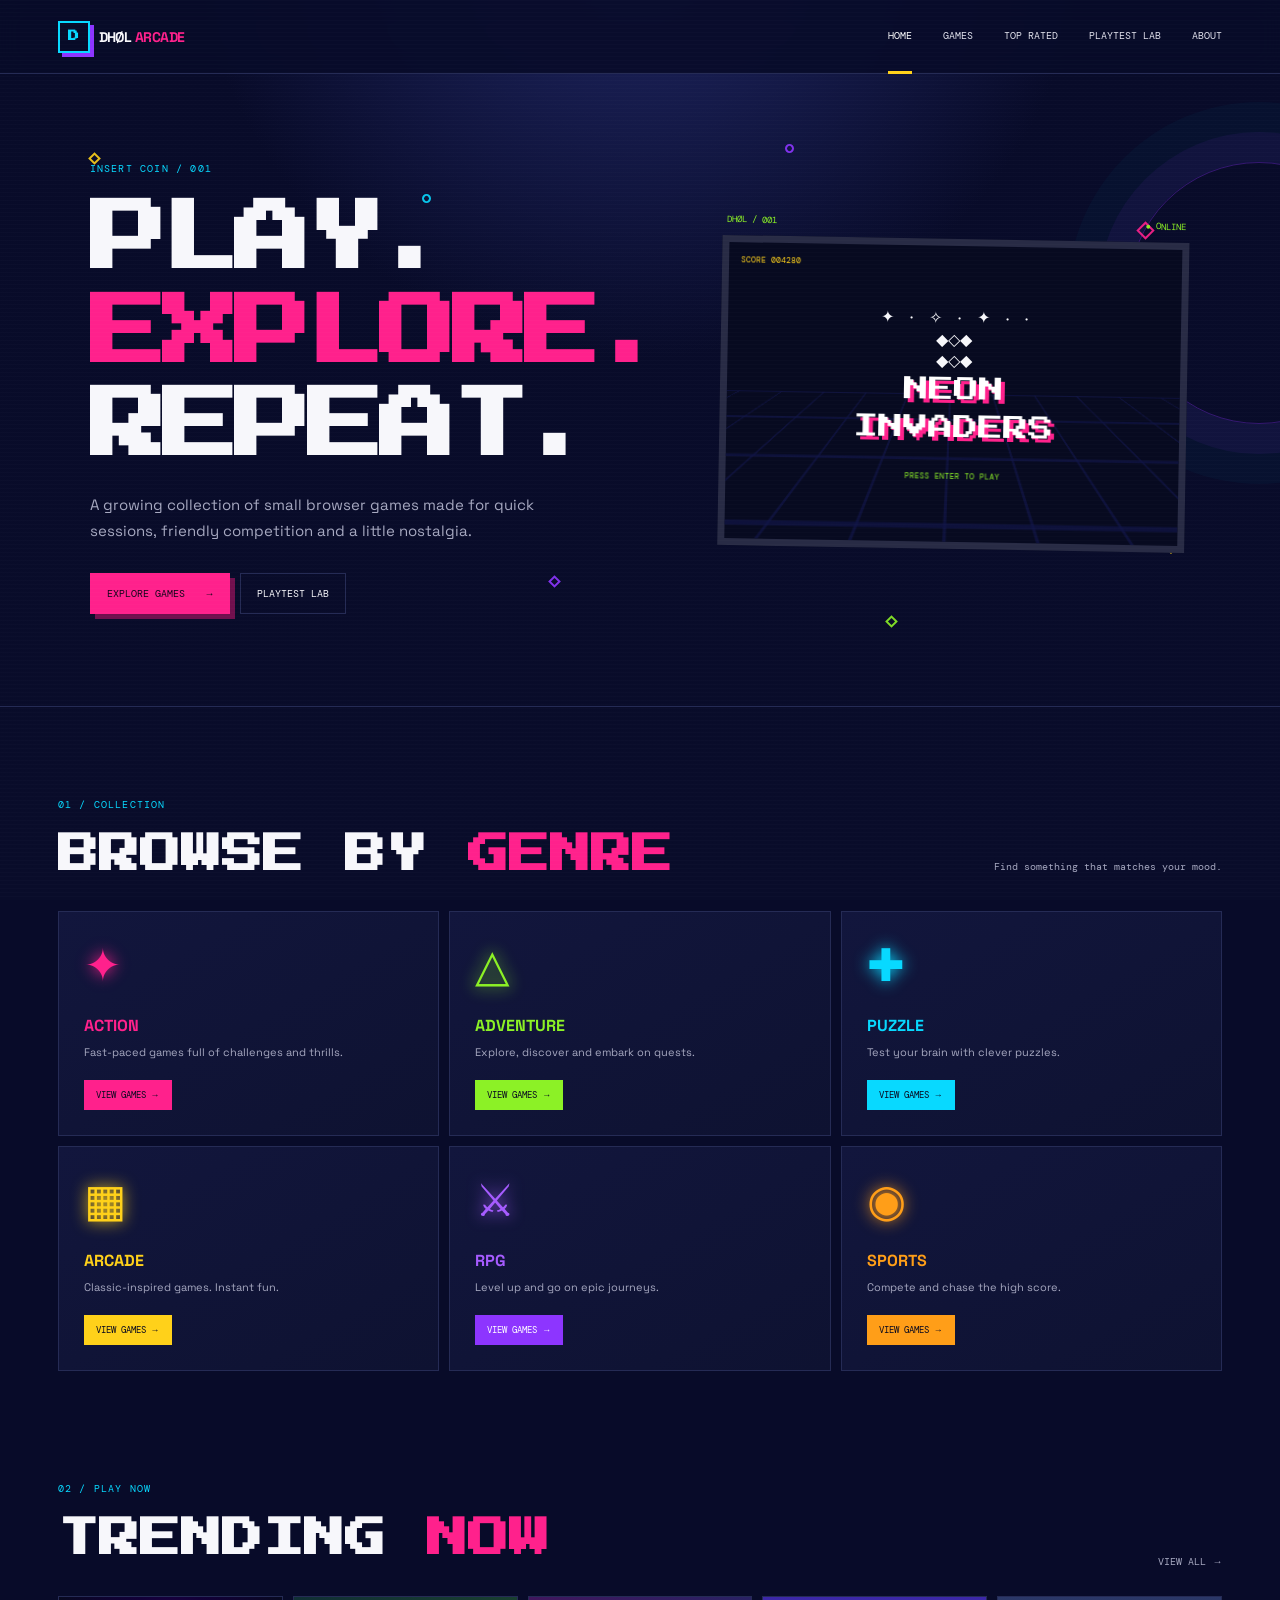
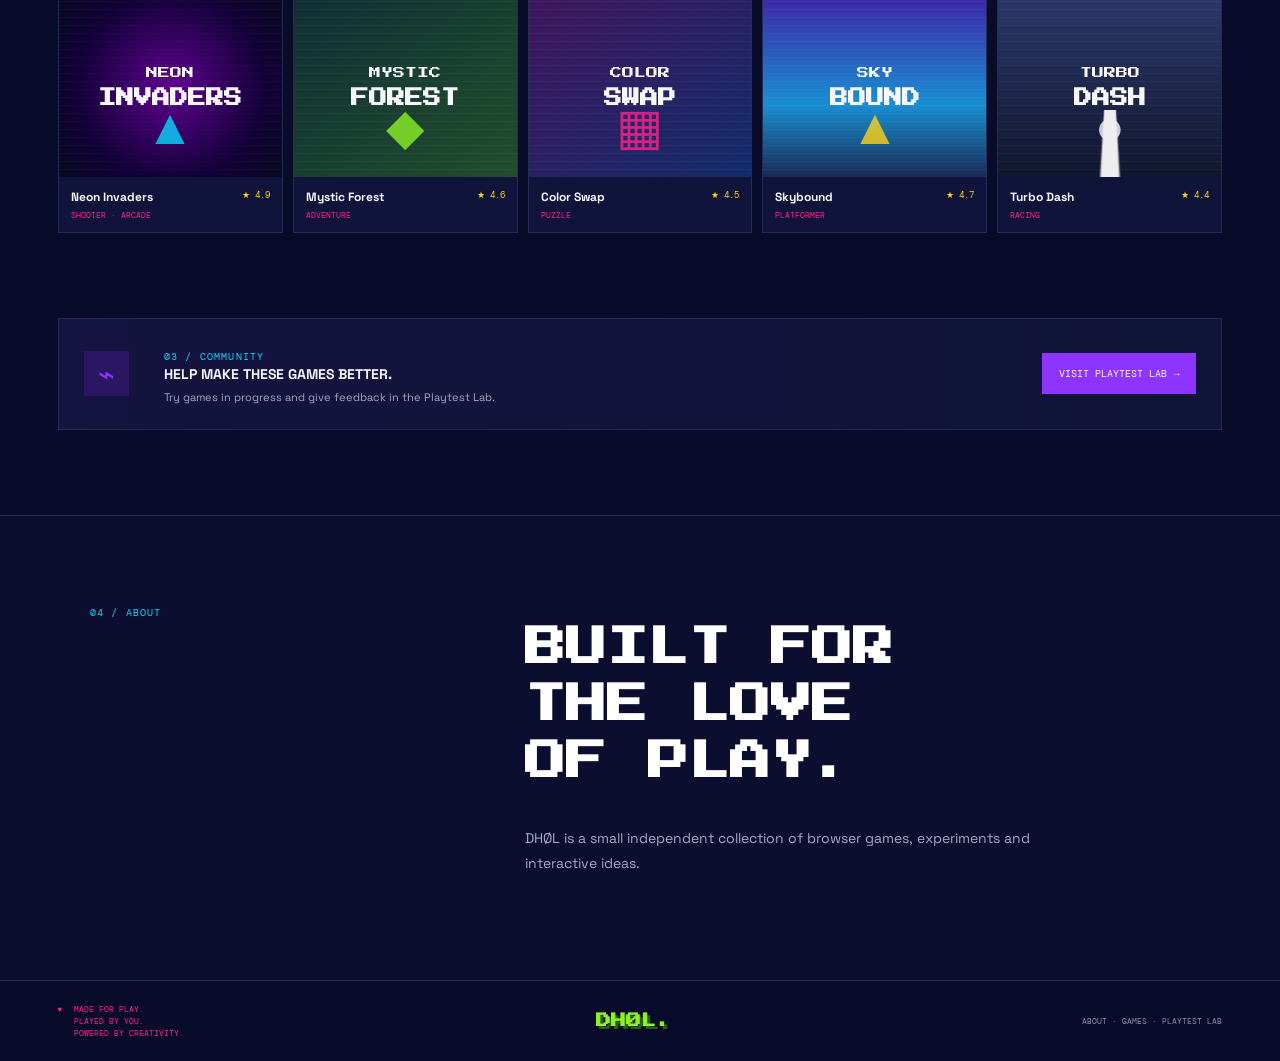
==== index.html @ 1c877b33 "Add files via upload" ====
<!DOCTYPE html>
<html lang="en">
<head>
<meta charset="UTF-8">
<meta name="viewport" content="width=device-width, initial-scale=1.0">
<title>DHØL ARCADE — Play. Explore. Repeat.</title>
<link rel="preconnect" href="https://fonts.googleapis.com">
<link rel="preconnect" href="https://fonts.gstatic.com" crossorigin>
<link href="https://fonts.googleapis.com/css2?family=DM+Mono:wght@400;500&family=Press+Start+2P&family=Space+Grotesk:wght@400;500;600;700&display=swap" rel="stylesheet">
<link rel="stylesheet" href="style.css">
</head>
<body>
<div class="scanlines"></div><div class="pixel-field" aria-hidden="true"></div>

<header class="header">
  <a class="logo" href="index.html"><span class="logo-mark">D</span><span>DHØL <b>ARCADE</b></span></a>
  <nav>
    <a class="active" href="index.html" aria-current="page">HOME</a>
    <a href="#games">GAMES</a>
    <a href="#top-rated">TOP RATED</a>
    <a href="#lab">PLAYTEST LAB</a>
    <a href="#about">ABOUT</a>
  </nav>
  <button class="menu">☰</button>
</header>

<main>
<section class="hero">
  <div class="hero-shapes" aria-hidden="true"><i></i><i></i><i></i><i></i><i></i><i></i><i></i></div>
  <div class="hero-left">
    <p class="kicker">INSERT COIN / 001</p>
    <h1>PLAY.<br><span>EXPLORE.</span><br>REPEAT.</h1>
    <p class="hero-copy">A growing collection of small browser games made for quick sessions, friendly competition and a little nostalgia.</p>
    <div class="hero-actions">
      <a class="button primary" href="games.html">EXPLORE GAMES <b>→</b></a>
      <a class="button secondary" href="#lab">PLAYTEST LAB</a>
    </div>
  </div>
  <div class="hero-right">
    <div class="hero-machine">
      <div class="machine-top"><span>DHØL / 001</span><span class="online-dot">● ONLINE</span></div>
      <div class="screen">
        <div class="screen-grid"></div>
        <div class="space-stars">✦　·　✧　·　✦　·　·</div>
        <div class="pixel-alien alien-a">◆◇◆</div>
        <div class="pixel-alien alien-b">◆◇◆</div>
        <div class="pixel-ship">
          <span class="wing left"></span><span class="cockpit"></span><span class="body"></span><span class="wing right"></span><span class="engine"></span>
        </div>
        <div class="score">SCORE 004280</div>
        <div class="screen-title">NEON<br>INVADERS</div>
        <div class="press">PRESS ENTER TO PLAY</div>
      </div>
      <div class="machine-controls"><span class="joystick"></span><span class="machine-button pink"></span><span class="machine-button yellow"></span><span class="machine-button cyan"></span></div>
    </div>
  </div>
</section>

<section class="section" id="games">
  <div class="section-head">
    <div><span class="label">01 / COLLECTION</span><h2>BROWSE BY <em>GENRE</em></h2></div>
    <p>Find something that matches your mood.</p>
  </div>
  <div class="genre-grid">
    <article class="genre pink"><span class="genre-icon">✦</span><h3>ACTION</h3><p>Fast-paced games full of challenges and thrills.</p><a href="games.html#arcade">VIEW GAMES →</a></article>
    <article class="genre lime"><span class="genre-icon">△</span><h3>ADVENTURE</h3><p>Explore, discover and embark on quests.</p><a href="games.html#adventure">VIEW GAMES →</a></article>
    <article class="genre cyan"><span class="genre-icon">✚</span><h3>PUZZLE</h3><p>Test your brain with clever puzzles.</p><a href="games.html#puzzle">VIEW GAMES →</a></article>
    <article class="genre yellow"><span class="genre-icon">▦</span><h3>ARCADE</h3><p>Classic-inspired games. Instant fun.</p><a href="games.html#arcade">VIEW GAMES →</a></article>
    <article class="genre purple"><span class="genre-icon">⚔</span><h3>RPG</h3><p>Level up and go on epic journeys.</p><a href="games.html#arcade">VIEW GAMES →</a></article>
    <article class="genre orange"><span class="genre-icon">◉</span><h3>SPORTS</h3><p>Compete and chase the high score.</p><a href="games.html#racing">VIEW GAMES →</a></article>
  </div>
</section>

<section class="section trending" id="top-rated">
  <div class="section-head">
    <div><span class="label">02 / PLAY NOW</span><h2>TRENDING <em>NOW</em></h2></div>
    <a class="see-all" href="games.html">VIEW ALL →</a>
  </div>
  <div class="game-cards">
    <a class="game-card" href="game.html#neon">
      <div class="game-art neon"><span>NEON</span><b>INVADERS</b><i>▲</i></div>
      <div class="card-info"><div><h3>Neon Invaders</h3><p>SHOOTER · ARCADE</p></div><strong>★ 4.9</strong></div>
    </a>
    <a class="game-card" href="game.html#forest">
      <div class="game-art forest"><span>MYSTIC</span><b>FOREST</b><i>◆</i></div>
      <div class="card-info"><div><h3>Mystic Forest</h3><p>ADVENTURE</p></div><strong>★ 4.6</strong></div>
    </a>
    <a class="game-card" href="game.html#color">
      <div class="game-art blocks"><span>COLOR</span><b>SWAP</b><i>▦</i></div>
      <div class="card-info"><div><h3>Color Swap</h3><p>PUZZLE</p></div><strong>★ 4.5</strong></div>
    </a>
    <a class="game-card" href="game.html#sky">
      <div class="game-art sky"><span>SKY</span><b>BOUND</b><i>▲</i></div>
      <div class="card-info"><div><h3>Skybound</h3><p>PLATFORMER</p></div><strong>★ 4.7</strong></div>
    </a>
    <a class="game-card" href="game.html#turbo">
      <div class="game-art road"><span>TURBO</span><b>DASH</b><i>●</i></div>
      <div class="card-info"><div><h3>Turbo Dash</h3><p>RACING</p></div><strong>★ 4.4</strong></div>
    </a>
  </div>
</section>

<section class="lab" id="lab">
  <div class="lab-icon">⌁</div>
  <div><span class="label">03 / COMMUNITY</span><h2>HELP MAKE THESE GAMES BETTER.</h2><p>Try games in progress and give feedback in the Playtest Lab.</p></div>
  <a class="button lab-button" href="#lab">VISIT PLAYTEST LAB →</a>
</section>

<section class="about" id="about">
  <span class="label">04 / ABOUT</span>
  <div><h2>BUILT FOR<br>THE LOVE<br>OF PLAY.</h2><p>DHØL is a small independent collection of browser games, experiments and interactive ideas.</p></div>
</section>
</main>

<footer><div>♥<span> MADE FOR PLAY.<br>PLAYED BY YOU.<br>POWERED BY CREATIVITY.</span></div><strong>DHØL.</strong><div><a href="#about">ABOUT</a> · <a href="games.html">GAMES</a> · <a href="#lab">PLAYTEST LAB</a></div></footer>
<script src="app.js"></script></body>
</html>
---- style.css ----
:root{
--bg:#080b29;--panel:#10143a;--panel2:#141943;--line:#252b55;--text:#f7f7fb;--muted:#a6a8c0;
--pink:#ff218c;--cyan:#08d9ff;--purple:#8d35ff;--lime:#8cf126;--yellow:#ffd11a;--orange:#ff9e18;
}
*{box-sizing:border-box}html{scroll-behavior:smooth}body{margin:0;background:var(--bg);color:var(--text);font-family:"Space Grotesk",sans-serif;overflow-x:hidden}
body:before{content:"";position:fixed;inset:0;pointer-events:none;background:radial-gradient(circle at 50% -10%,#202765 0,transparent 38%),linear-gradient(#080b29,#090c2a);z-index:-2}
.scanlines{position:fixed;inset:0;pointer-events:none;opacity:.035;z-index:20;background:repeating-linear-gradient(0deg,transparent 0 3px,#fff 4px)}
a{text-decoration:none;color:inherit}.header{height:74px;border-bottom:1px solid var(--line);display:flex;align-items:center;justify-content:space-between;padding:0 4.5vw;background:#080b29e8;backdrop-filter:blur(12px);position:sticky;top:0;z-index:10}.logo{display:flex;align-items:center;gap:9px;font-weight:800;font-size:14px;letter-spacing:-.04em}.logo b{color:var(--pink)}.logo-mark{display:grid;place-items:center;width:32px;height:32px;border:2px solid var(--cyan);color:var(--cyan);font-family:"Press Start 2P";font-size:11px;box-shadow:4px 4px 0 var(--purple)}nav{display:flex;gap:31px;font:10px "DM Mono",monospace}nav a{color:#e1e2ed;padding:29px 0;border-bottom:3px solid transparent}nav a:hover,nav a.active{color:white;border-color:var(--yellow)}.menu{display:none;background:none;border:0;color:white;font-size:20px}
.hero{
  min-height:680px;
  padding:78px 7vw 92px;
  display:grid;
  grid-template-columns:minmax(0,1fr) minmax(400px,520px);
  gap:clamp(42px,6vw,88px);
  align-items:center;
  border-bottom:1px solid var(--line);
  position:relative;
  overflow:hidden;
}
.hero-left{
  align-self:center;
  justify-self:start;
  width:100%;
  max-width:700px;
}
.hero-right{
  align-self:center;
  justify-self:end;
  width:100%;
  max-width:520px;
  display:flex;
  align-items:center;
  justify-content:center;
}
.kicker,.label{font:10px "DM Mono",monospace;color:var(--cyan);letter-spacing:.12em}.hero h1{font-family:"Press Start 2P";font-size:clamp(45px,6vw,85px);line-height:1.22;letter-spacing:-.06em;margin:18px 0}.hero h1 span{color:var(--pink)}.hero-copy{max-width:500px;color:var(--muted);line-height:1.7;font-size:15px}.hero-actions{display:flex;gap:10px;margin-top:30px;flex-wrap:wrap}.button{display:inline-flex;align-items:center;gap:22px;padding:13px 16px;font:10px "DM Mono",monospace;border:1px solid var(--line)}.button.primary{background:var(--pink);border-color:var(--pink);color:#13051a;box-shadow:5px 5px 0 #71104e}.button.secondary:hover{border-color:var(--cyan);color:var(--cyan)}}.hero-shapes i:nth-child(2){top:150px;right:10%;border-color:var(--pink);width:13px;height:13px}.hero-shapes i:nth-child(3){bottom:120px;left:43%;border-color:var(--purple)}.hero-shapes i:nth-child(4){top:120px;left:33%;border-color:var(--cyan);border-radius:50%}.hero-shapes i:nth-child(5){bottom:80px;right:30%;border-color:var(--lime)}.hero-shapes i:nth-child(6){bottom:155px;right:8%;border-color:var(--yellow);width:14px;height:14px}.hero-shapes i:nth-child(7){top:70px;right:38%;border-color:var(--purple);border-radius:50%}
.machine-top{font:9px "DM Mono";color:var(--cyan);display:flex;justify-content:space-between;padding:4px 4px 10px}.machine-top span{color:var(--lime)}.screen{height:310px;border:7px solid #282b45;background:#070a20;position:relative;overflow:hidden;display:flex;align-items:center;justify-content:center;flex-direction:column}.screen-grid{position:absolute;inset:50% 0 0;background:linear-gradient(#101448aa 1px,transparent 1px),linear-gradient(90deg,#101448aa 1px,transparent 1px);background-size:28px 18px;transform:perspective(100px) rotateX(40deg) scale(1.5);transform-origin:top}.ship{position:absolute;bottom:45px;color:var(--cyan);font-size:36px;text-shadow:0 0 18px var(--cyan)}.score{position:absolute;top:12px;left:12px;font:8px "DM Mono";color:var(--yellow)}.screen-title{font-family:"Press Start 2P";font-size:25px;line-height:1.5;text-align:center;color:white;text-shadow:4px 4px 0 var(--pink);z-index:2}.press{font:8px "DM Mono";color:var(--lime);margin-top:25px;z-index:2}.machine-base{height:26px;display:flex;justify-content:center;gap:9px;padding-top:10px}.machine-base span{width:7px;height:7px;border-radius:50%;background:var(--pink)}.machine-base span:nth-child(2){background:var(--yellow)}.machine-base span:nth-child(3){background:var(--cyan)}
.section{padding:85px 4.5vw}.section-head{display:flex;justify-content:space-between;align-items:end;margin-bottom:28px}.section h2,.about h2{font-family:"Press Start 2P";font-size:clamp(25px,3.2vw,45px);line-height:1.4;margin:13px 0 0}.section h2 em{font-style:normal;color:var(--pink)}.section-head>p,.see-all{font:10px "DM Mono";color:var(--muted)}.genre-grid{display:grid;grid-template-columns:repeat(3,1fr);gap:10px}.genre{background:linear-gradient(150deg,#12163d,#0e1231);border:1px solid var(--line);padding:25px;min-height:225px;display:flex;flex-direction:column;align-items:flex-start;transition:.2s}.genre:hover{transform:translateY(-5px);border-color:#555b8a}.genre-icon{font-size:45px;height:70px;text-shadow:0 0 16px currentColor}.genre h3{font-size:16px;margin:8px 0}.genre p{color:var(--muted);font-size:11px;line-height:1.6;max-width:260px;margin:0 0 18px}.genre a{font:9px "DM Mono";padding:9px 12px;margin-top:auto;color:#090a20}.genre.pink .genre-icon,.genre.pink h3{color:var(--pink)}.genre.pink a{background:var(--pink)}.genre.lime .genre-icon,.genre.lime h3{color:var(--lime)}.genre.lime a{background:var(--lime)}.genre.cyan .genre-icon,.genre.cyan h3{color:var(--cyan)}.genre.cyan a{background:var(--cyan)}.genre.yellow .genre-icon,.genre.yellow h3{color:var(--yellow)}.genre.yellow a{background:var(--yellow)}.genre.purple .genre-icon,.genre.purple h3{color:#a65cff}.genre.purple a{background:#8d35ff;color:white}.genre.orange .genre-icon,.genre.orange h3{color:var(--orange)}.genre.orange a{background:var(--orange)}
.trending{padding-top:20px}.game-cards{display:grid;grid-template-columns:repeat(5,1fr);gap:10px}.game-card{background:var(--panel);border:1px solid var(--line);overflow:hidden}.game-art{height:180px;position:relative;display:flex;align-items:center;justify-content:center;flex-direction:column;overflow:hidden}.game-art:before{content:"";position:absolute;inset:0;background:repeating-linear-gradient(0deg,transparent 0 7px,#fff1 8px)}.game-art span,.game-art b{font-family:"Press Start 2P";z-index:1}.game-art span{font-size:12px}.game-art b{font-size:18px;margin-top:10px}.game-art i{font-style:normal;font-size:50px;position:absolute;bottom:18px;opacity:.8}.neon{background:radial-gradient(circle,#5e008f,#120038 65%,#070a20)}.neon i{color:var(--cyan)}.forest{background:linear-gradient(140deg,#102f35,#214e2c)}.forest i{color:var(--lime)}.blocks{background:linear-gradient(140deg,#40165d,#122c6a)}.blocks i{color:var(--pink)}.sky{background:linear-gradient(#3c26a8,#198ed1 60%,#182b55)}.sky i{color:var(--yellow)}.road{background:linear-gradient(#2b3868,#11162f)}.road:after{content:"";position:absolute;bottom:-30px;width:80%;height:120px;background:linear-gradient(90deg,transparent 45%,#eee 46% 54%,transparent 55%);transform:perspective(100px) rotateX(35deg)}.card-info{padding:12px;display:flex;justify-content:space-between;gap:10px}.card-info h3{font-size:12px;margin:0 0 5px}.card-info p{font:8px "DM Mono";color:var(--pink);margin:0}.card-info strong{font:9px "DM Mono";color:var(--yellow);white-space:nowrap}
.lab{margin:0 4.5vw 85px;border:1px solid var(--line);background:linear-gradient(90deg,#15133f,#101437);padding:25px;display:grid;grid-template-columns:60px 1fr auto;align-items:center;gap:20px}.lab-icon{width:45px;height:45px;background:#2b1663;color:var(--purple);display:grid;place-items:center;font-size:28px}.lab h2{font-size:14px;margin:0 0 7px}.lab p{margin:0;color:var(--muted);font-size:11px}.lab-button{background:var(--purple);border-color:var(--purple);color:white}
.about{padding:90px 7vw;background:#0b0e2e;border-top:1px solid var(--line);display:grid;grid-template-columns:1fr 2fr;gap:8vw}.about h2{color:white}.about p{max-width:550px;color:var(--muted);line-height:1.8;font-size:14px;margin-top:35px}
footer{padding:22px 4.5vw;border-top:1px solid var(--line);display:flex;align-items:center;justify-content:space-between;font:8px "DM Mono";color:var(--muted);line-height:1.5}footer div:first-child{display:flex;gap:12px;color:var(--pink)}footer strong{font-family:"Press Start 2P";font-size:15px;color:var(--lime);text-shadow:3px 3px 0 #2d5d08}footer div:last-child{color:#8d90a7}
@media(max-width:900px){nav{gap:14px}.game-cards{grid-template-columns:repeat(2,1fr)}.hero{grid-template-columns:1fr}.hero-machine{max-width:500px}.genre-grid{grid-template-columns:repeat(2,1fr)}}
@media(max-width:650px){nav{display:none}.menu{display:block}.hero{padding:70px 7vw}.genre-grid,.game-cards{grid-template-columns:1fr}.section{padding:65px 5vw}.section-head{display:block}.section-head>p,.see-all{display:block;margin-top:15px}.lab{grid-template-columns:1fr;margin:0 5vw 65px}.about{grid-template-columns:1fr;padding:65px 7vw}footer{flex-direction:column;align-items:flex-start;gap:18px}.hero h1{font-size:40px}.screen{height:260px}}


/* V9 — corrected hero structure and alignment */
.hero{
  min-height:680px;
  padding:78px 7vw 92px;
  display:grid;
  grid-template-columns:minmax(0,1fr) minmax(400px,520px);
  gap:clamp(42px,6vw,88px);
  align-items:center;
  border-bottom:1px solid var(--line);
  position:relative;
  overflow:hidden;
}
.hero-shapes{
  position:absolute;
  inset:0;
  pointer-events:none;
  z-index:0;
}
.hero-left{
  position:relative;
  z-index:2;
  align-self:center;
  justify-self:start;
  width:100%;
  max-width:700px;
}
.hero-right{
  position:relative;
  z-index:2;
  align-self:center;
  justify-self:end;
  width:100%;
  max-width:520px;
}
.hero-machine{
  width:100%;
  max-width:500px;
  margin:0;
  transform:rotate(1deg);
  transform-origin:center center;
}
.hero-shapes i{
  position:absolute;
  width:9px;height:9px;
  border:2px solid var(--cyan);
  transform:rotate(45deg);
  opacity:.9;
}
.hero-shapes i:nth-child(1){top:80px;left:7%;border-color:var(--yellow)}
.hero-shapes i:nth-child(2){top:150px;right:10%;border-color:var(--pink);width:13px;height:13px}
.hero-shapes i:nth-child(3){bottom:120px;left:43%;border-color:var(--purple)}
.hero-shapes i:nth-child(4){top:120px;left:33%;border-color:var(--cyan);border-radius:50%}
.hero-shapes i:nth-child(5){bottom:80px;right:30%;border-color:var(--lime)}
.hero-shapes i:nth-child(6){bottom:155px;right:8%;border-color:var(--yellow);width:14px;height:14px}
.hero-shapes i:nth-child(7){top:70px;right:38%;border-color:var(--purple);border-radius:50%}
@media(max-width:900px){
  .hero{grid-template-columns:1fr;min-height:0;align-items:start;gap:42px}
  .hero-left{align-self:start}
  .hero-right{align-self:start;justify-self:center;max-width:520px}
  .hero-machine{max-width:500px}
}
@media(max-width:650px){
  .hero{padding:58px 7vw 68px;gap:30px}
  .hero-machine{transform:none}
}
/* DHØL V4 — decorative motion */
body:after{content:"";position:fixed;width:260px;height:260px;right:-110px;top:18%;border:1px solid #8d35ff55;border-radius:50%;box-shadow:0 0 0 30px #8d35ff12,0 0 0 60px #08d9ff08;animation:orbitGlow 8s ease-in-out infinite;pointer-events:none;z-index:-1}
@keyframes orbitGlow{0%,100%{transform:translateY(0) rotate(0);opacity:.45}50%{transform:translateY(35px) rotate(180deg);opacity:.9}}
.hero-shapes i{animation:floatPixel 4s ease-in-out infinite,twinkle 2.5s ease-in-out infinite}
.hero-shapes i:nth-child(2){animation-delay:-.7s}.hero-shapes i:nth-child(3){animation-delay:-1.5s}.hero-shapes i:nth-child(4){animation-delay:-2.2s}.hero-shapes i:nth-child(5){animation-delay:-.4s}.hero-shapes i:nth-child(6){animation-delay:-1.1s}.hero-shapes i:nth-child(7){animation-delay:-2.8s}
@keyframes floatPixel{0%,100%{translate:0 0;rotate:0deg}50%{translate:0 -15px;rotate:90deg}}
@keyframes twinkle{0%,100%{opacity:.35}50%{opacity:1;filter:drop-shadow(0 0 7px currentColor)}}
.hero-machine{animation:machineFloat 5s ease-in-out infinite}
@keyframes machineFloat{0%,100%{translate:0 0}50%{translate:0 -8px}}
.screen:after{content:"";position:absolute;inset:0;background:linear-gradient(115deg,transparent 0 42%,#ffffff12 48%,transparent 54%);transform:translateX(-120%);animation:screenSweep 5s ease-in-out infinite;pointer-events:none}
@keyframes screenSweep{0%,55%{transform:translateX(-120%)}75%,100%{transform:translateX(120%)}}
.game-card,.genre{position:relative;overflow:hidden}.game-card:after,.genre:after{content:"";position:absolute;width:80px;height:2px;left:-90px;top:18px;background:linear-gradient(90deg,transparent,var(--cyan),transparent);animation:scanCard 5s linear infinite;opacity:.55}
.genre:nth-child(2):after{animation-delay:-1s}.genre:nth-child(3):after{animation-delay:-2s}.genre:nth-child(4):after{animation-delay:-3s}.genre:nth-child(5):after{animation-delay:-4s}
@keyframes scanCard{0%{left:-90px}45%,100%{left:110%}}
.game-art i{animation:iconPulse 1.8s ease-in-out infinite}
@keyframes iconPulse{0%,100%{transform:scale(1);filter:drop-shadow(0 0 0 currentColor)}50%{transform:scale(1.12);filter:drop-shadow(0 0 12px currentColor)}}
.pixel-field{position:fixed;inset:0;pointer-events:none;overflow:hidden;z-index:-1}.pixel-field i{position:absolute;width:4px;height:4px;background:var(--cyan);box-shadow:0 0 10px currentColor;opacity:0;animation:particleDrift 8s linear infinite}.pixel-field i:nth-child(3n){background:var(--pink)}.pixel-field i:nth-child(4n){background:var(--yellow)}.pixel-field i:nth-child(5n){background:var(--purple);width:6px;height:6px}
@keyframes particleDrift{0%{opacity:0;transform:translate3d(0,25px,0) rotate(0)}15%{opacity:.7}50%{opacity:.3;transform:translate3d(35px,-60px,0) rotate(180deg)}85%{opacity:.7}100%{opacity:0;transform:translate3d(-20px,-150px,0) rotate(360deg)}}
@media(prefers-reduced-motion:reduce){*,*:before,*:after{animation:none!important;transition:none!important}}


/* =========================================================
   V7.3 — REAL HERO ALIGNMENT
   One grid row, same top baseline. No vertical centering.
   ========================================================= */
.hero{
  position:relative;
  display:grid;
  grid-template-columns:minmax(0,1fr) minmax(400px,.82fr);
  gap:clamp(40px,5vw,78px);
  align-items:start;
  min-height:0;
  padding:78px 7vw 92px;
  border-bottom:1px solid var(--line);
}
.hero-content{
  position:relative;
  z-index:2;
  align-self:start;
  margin:0;
  padding:0;
  max-width:720px;
}
.hero-machine{
  align-self:start;
  justify-self:end;
  width:min(100%,520px);
  margin:0;
  transform:rotate(1deg);
  transform-origin:top center;
}
@media(max-width:900px){
  .hero{
    grid-template-columns:1fr;
    gap:42px;
    min-height:0;
  }
  .hero-machine{
    justify-self:center;
    width:min(520px,100%);
    margin:0;
    transform:none;
  }
}
@media(max-width:650px){
  .hero{
    padding:55px 7vw 68px;
    gap:30px;
  }
  .hero-machine{
    width:100%;
  }
}

/* V8 — explicit visual alignment */
.hero-left > *{margin-left:0}
.hero-right{transform:translateY(-2px)}
@media(max-width:900px){
  .hero{
    min-height:0;
    grid-template-columns:1fr;
    gap:42px;
    align-items:start;
    padding-top:58px;
  }
  .hero-left{align-self:start}
  .hero-right{align-self:start;justify-self:center;transform:none}
}
@media(max-width:650px){
  .hero{padding:52px 7vw 68px;gap:30px}
  .hero-machine{transform:none}
}

/* DHØL ARCADE v1.0.0 — accessible mobile navigation */
@media(max-width:650px){
  .header{height:62px}
  .header nav.mobile-open{display:flex;position:absolute;top:62px;left:0;right:0;flex-direction:column;gap:0;padding:8px 6vw;background:#080b29f7;border-bottom:1px solid var(--line);box-shadow:0 12px 30px #0008;z-index:20}
  .header nav.mobile-open a{padding:13px 0;border-bottom:1px solid #1d2345}
  .header nav.mobile-open a:last-child{border-bottom:0}
  .menu{cursor:pointer}
}

/* DHØL ARCADE v1.0.0 release polish */
html{scroll-behavior:smooth}
button,a{ -webkit-tap-highlight-color:transparent }
button{font-family:inherit}
canvas{touch-action:none}
.menu{cursor:pointer}
footer a{color:inherit;text-decoration:none}
footer a:hover{text-decoration:underline}
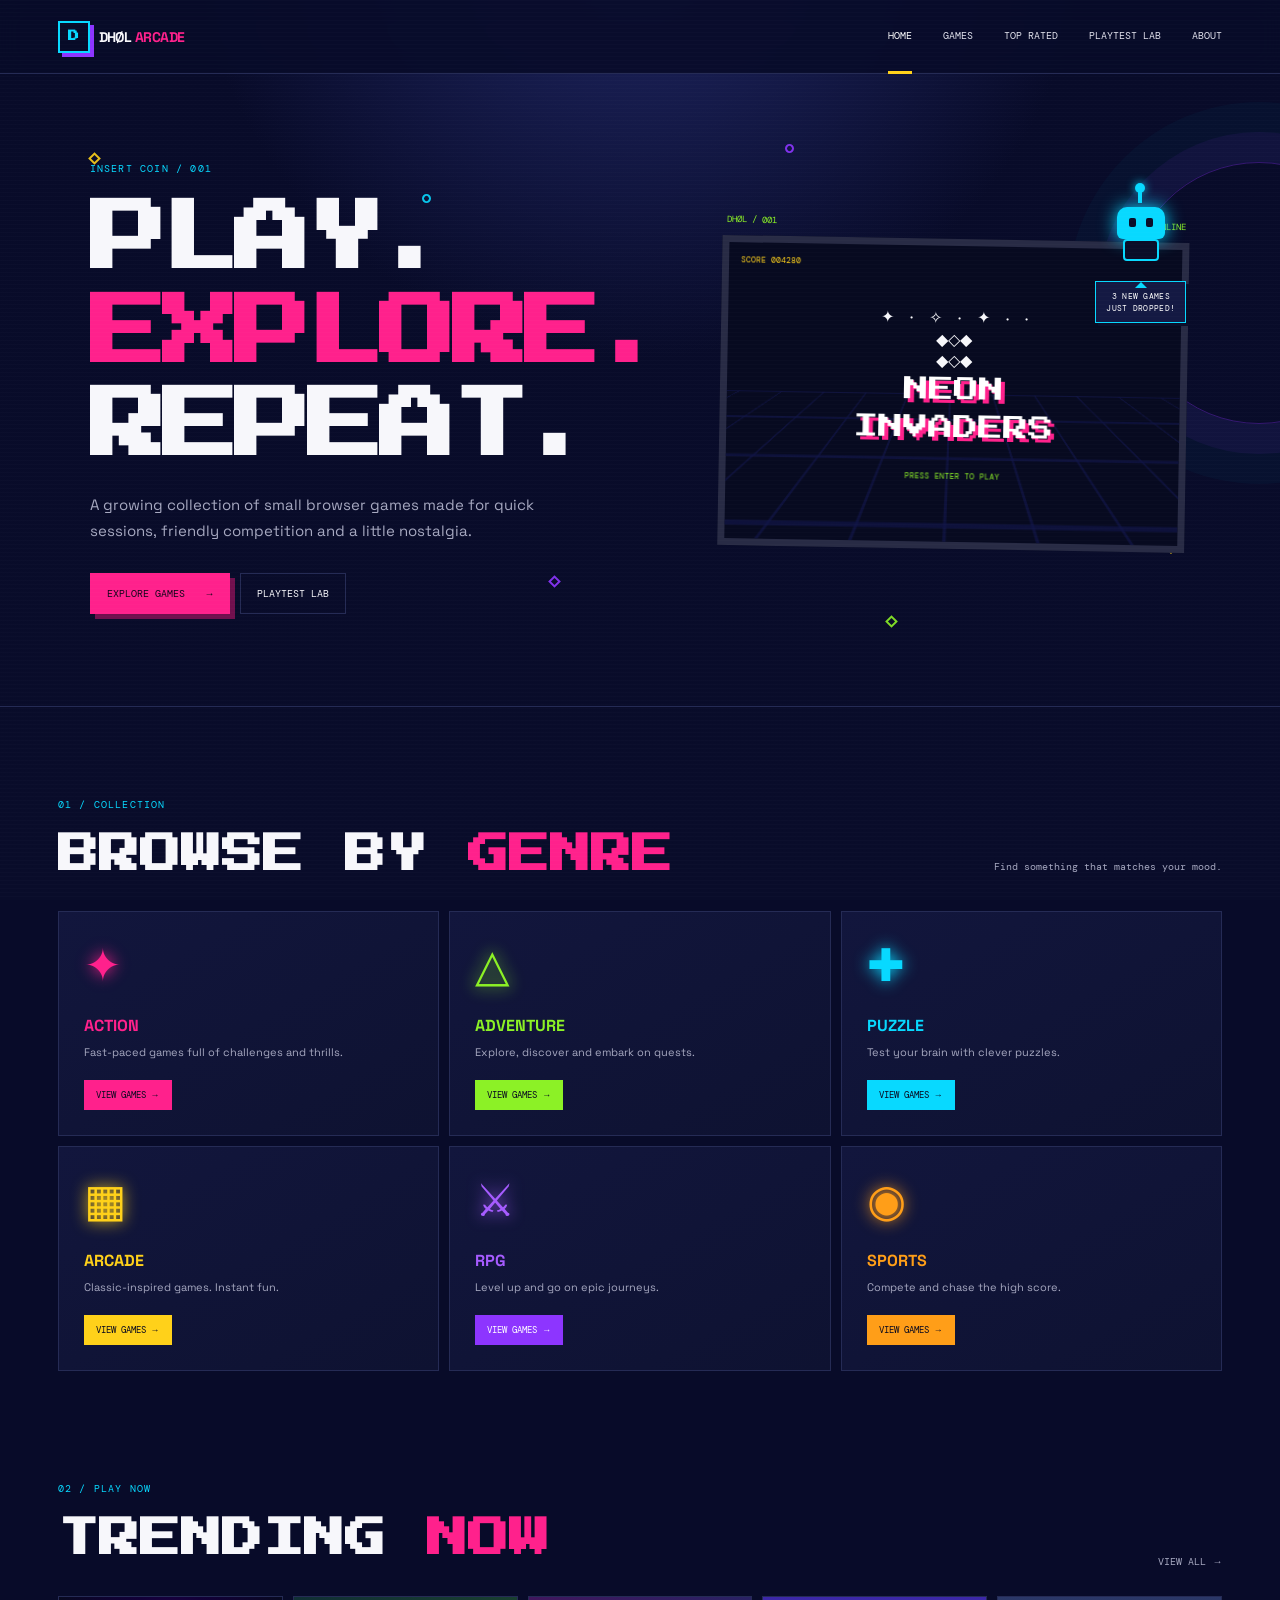
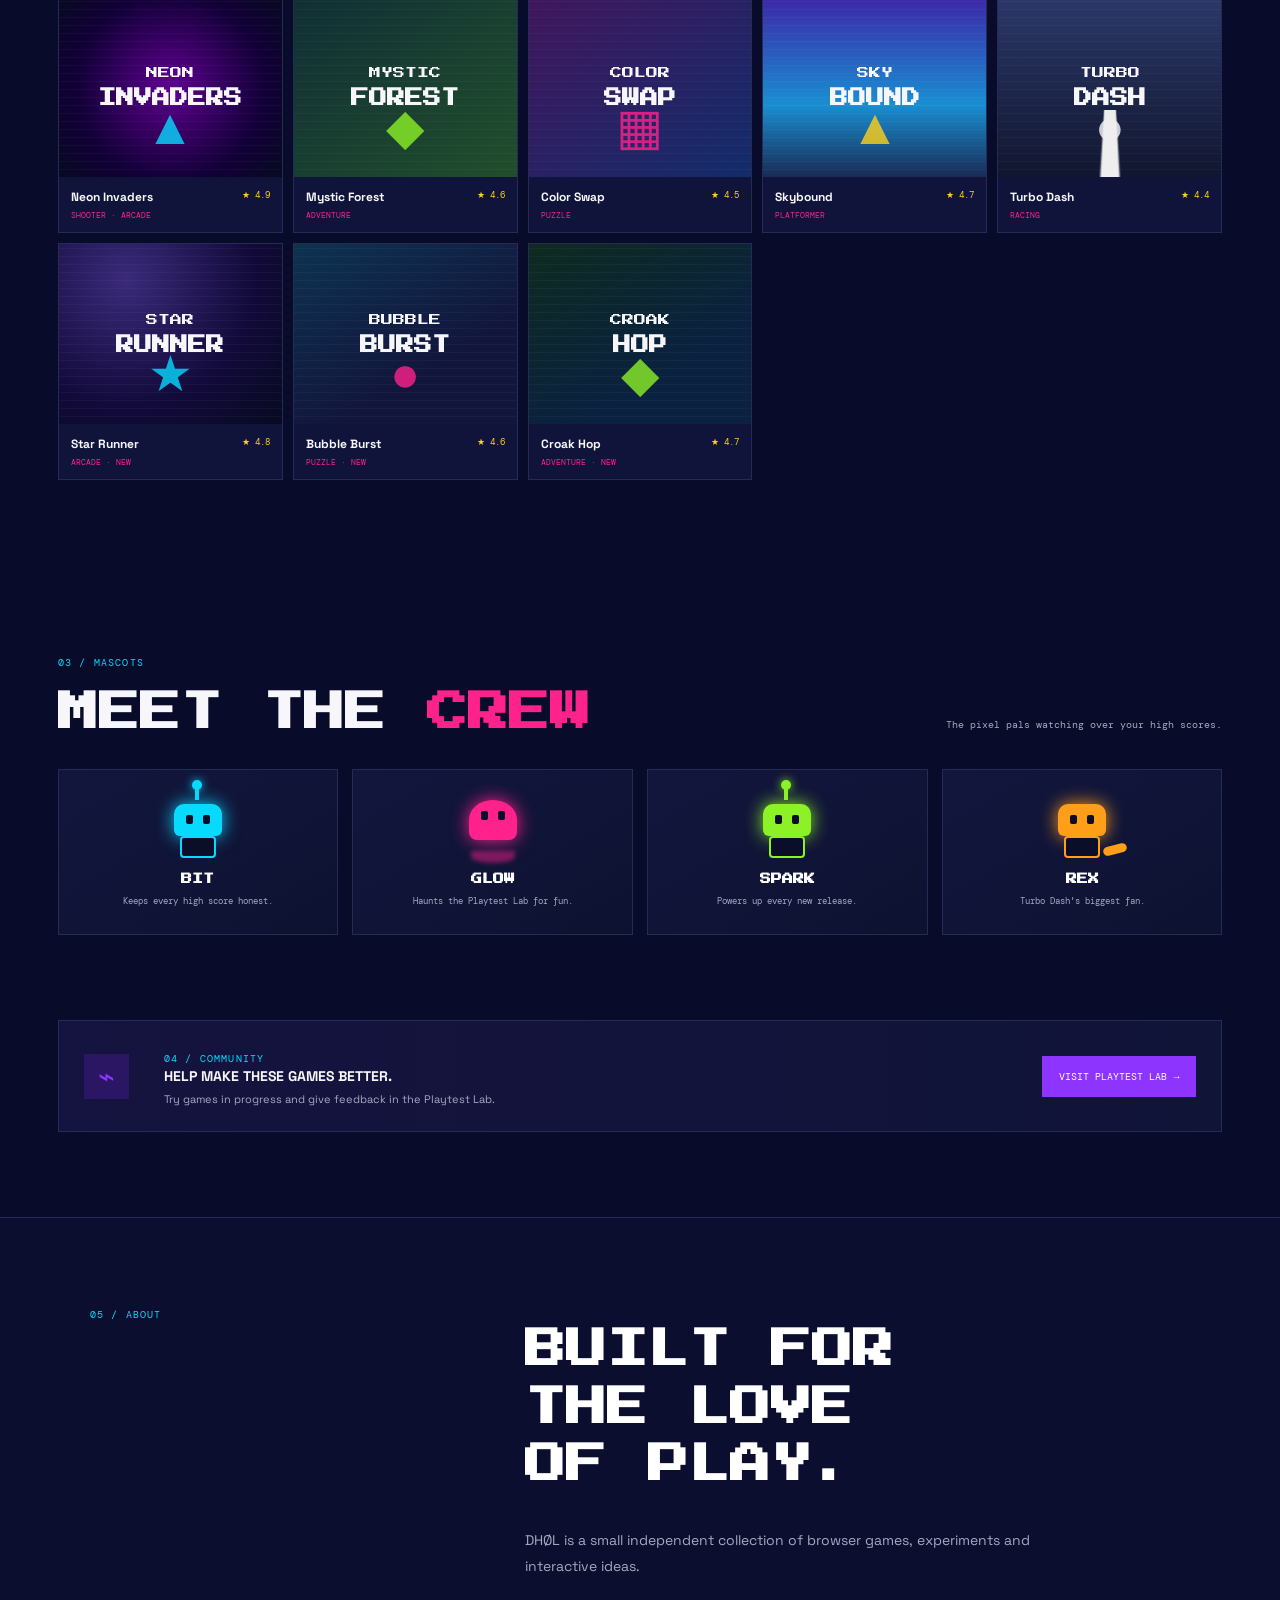
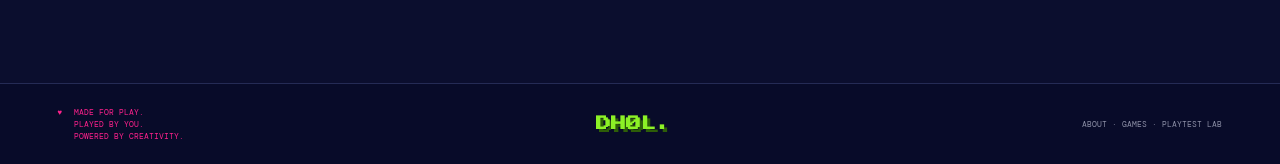
==== commit 27980b2e: "Add files via upload" ====
--- a/index.html
+++ b/index.html
@@ -3,7 +3,13 @@
 <head>
 <meta charset="UTF-8">
 <meta name="viewport" content="width=device-width, initial-scale=1.0">
+<meta name="theme-color" content="#080b29">
+<meta name="description" content="DHØL ARCADE — a small browser arcade collection: nine free games, no account, no downloads, local high scores.">
+<meta property="og:title" content="DHØL ARCADE — Play. Explore. Repeat.">
+<meta property="og:description" content="A growing collection of small browser games made for quick sessions, friendly competition and a little nostalgia.">
+<meta property="og:type" content="website">
 <title>DHØL ARCADE — Play. Explore. Repeat.</title>
+<link rel="icon" type="image/svg+xml" href="favicon.svg">
 <link rel="preconnect" href="https://fonts.googleapis.com">
 <link rel="preconnect" href="https://fonts.gstatic.com" crossorigin>
 <link href="https://fonts.googleapis.com/css2?family=DM+Mono:wght@400;500&family=Press+Start+2P&family=Space+Grotesk:wght@400;500;600;700&display=swap" rel="stylesheet">
@@ -37,6 +43,10 @@
     </div>
   </div>
   <div class="hero-right">
+    <div class="hero-buddy">
+      <div class="mascot bit"><span class="m-antenna"></span><span class="m-head"><i class="m-eye l"></i><i class="m-eye r"></i></span><span class="m-body"></span></div>
+      <div class="buddy-bubble">3 NEW GAMES<br>JUST DROPPED!</div>
+    </div>
     <div class="hero-machine">
       <div class="machine-top"><span>DHØL / 001</span><span class="online-dot">● ONLINE</span></div>
       <div class="screen">
@@ -77,37 +87,74 @@
     <a class="see-all" href="games.html">VIEW ALL →</a>
   </div>
   <div class="game-cards">
-    <a class="game-card" href="game.html#neon">
+    <a class="game-card" href="game.html?game=neon">
       <div class="game-art neon"><span>NEON</span><b>INVADERS</b><i>▲</i></div>
       <div class="card-info"><div><h3>Neon Invaders</h3><p>SHOOTER · ARCADE</p></div><strong>★ 4.9</strong></div>
     </a>
-    <a class="game-card" href="game.html#forest">
+    <a class="game-card" href="game.html?game=forest">
       <div class="game-art forest"><span>MYSTIC</span><b>FOREST</b><i>◆</i></div>
       <div class="card-info"><div><h3>Mystic Forest</h3><p>ADVENTURE</p></div><strong>★ 4.6</strong></div>
     </a>
-    <a class="game-card" href="game.html#color">
+    <a class="game-card" href="game.html?game=color">
       <div class="game-art blocks"><span>COLOR</span><b>SWAP</b><i>▦</i></div>
       <div class="card-info"><div><h3>Color Swap</h3><p>PUZZLE</p></div><strong>★ 4.5</strong></div>
     </a>
-    <a class="game-card" href="game.html#sky">
+    <a class="game-card" href="game.html?game=sky">
       <div class="game-art sky"><span>SKY</span><b>BOUND</b><i>▲</i></div>
       <div class="card-info"><div><h3>Skybound</h3><p>PLATFORMER</p></div><strong>★ 4.7</strong></div>
     </a>
-    <a class="game-card" href="game.html#turbo">
+    <a class="game-card" href="game.html?game=turbo">
       <div class="game-art road"><span>TURBO</span><b>DASH</b><i>●</i></div>
       <div class="card-info"><div><h3>Turbo Dash</h3><p>RACING</p></div><strong>★ 4.4</strong></div>
     </a>
+    <a class="game-card" href="game.html?game=runner">
+      <div class="game-art stars"><span>STAR</span><b>RUNNER</b><i>★</i></div>
+      <div class="card-info"><div><h3>Star Runner</h3><p>ARCADE · NEW</p></div><strong>★ 4.8</strong></div>
+    </a>
+    <a class="game-card" href="game.html?game=bubble">
+      <div class="game-art bubbles"><span>BUBBLE</span><b>BURST</b><i>●</i></div>
+      <div class="card-info"><div><h3>Bubble Burst</h3><p>PUZZLE · NEW</p></div><strong>★ 4.6</strong></div>
+    </a>
+    <a class="game-card" href="game.html?game=croak">
+      <div class="game-art swamp"><span>CROAK</span><b>HOP</b><i>◆</i></div>
+      <div class="card-info"><div><h3>Croak Hop</h3><p>ADVENTURE · NEW</p></div><strong>★ 4.7</strong></div>
+    </a>
+  </div>
+</section>
+
+<section class="section crew" id="crew">
+  <div class="section-head">
+    <div><span class="label">03 / MASCOTS</span><h2>MEET THE <em>CREW</em></h2></div>
+    <p>The pixel pals watching over your high scores.</p>
+  </div>
+  <div class="crew-grid">
+    <article class="crew-card">
+      <div class="mascot bit"><span class="m-antenna"></span><span class="m-head"><i class="m-eye l"></i><i class="m-eye r"></i></span><span class="m-body"></span></div>
+      <h3>BIT</h3><p>Keeps every high score honest.</p>
+    </article>
+    <article class="crew-card">
+      <div class="mascot glow"><span class="m-head"><i class="m-eye l"></i><i class="m-eye r"></i></span><span class="m-tail"></span></div>
+      <h3>GLOW</h3><p>Haunts the Playtest Lab for fun.</p>
+    </article>
+    <article class="crew-card">
+      <div class="mascot spark"><span class="m-antenna"></span><span class="m-head"><i class="m-eye l"></i><i class="m-eye r"></i></span><span class="m-body"></span></div>
+      <h3>SPARK</h3><p>Powers up every new release.</p>
+    </article>
+    <article class="crew-card">
+      <div class="mascot rex"><span class="m-head"><i class="m-eye l"></i><i class="m-eye r"></i></span><span class="m-body"></span><span class="m-tail"></span></div>
+      <h3>REX</h3><p>Turbo Dash's biggest fan.</p>
+    </article>
   </div>
 </section>
 
 <section class="lab" id="lab">
   <div class="lab-icon">⌁</div>
-  <div><span class="label">03 / COMMUNITY</span><h2>HELP MAKE THESE GAMES BETTER.</h2><p>Try games in progress and give feedback in the Playtest Lab.</p></div>
+  <div><span class="label">04 / COMMUNITY</span><h2>HELP MAKE THESE GAMES BETTER.</h2><p>Try games in progress and give feedback in the Playtest Lab.</p></div>
   <a class="button lab-button" href="#lab">VISIT PLAYTEST LAB →</a>
 </section>
 
 <section class="about" id="about">
-  <span class="label">04 / ABOUT</span>
+  <span class="label">05 / ABOUT</span>
   <div><h2>BUILT FOR<br>THE LOVE<br>OF PLAY.</h2><p>DHØL is a small independent collection of browser games, experiments and interactive ideas.</p></div>
 </section>
 </main>
--- a/style.css
+++ b/style.css
@@ -35,7 +35,10 @@
 .kicker,.label{font:10px "DM Mono",monospace;color:var(--cyan);letter-spacing:.12em}.hero h1{font-family:"Press Start 2P";font-size:clamp(45px,6vw,85px);line-height:1.22;letter-spacing:-.06em;margin:18px 0}.hero h1 span{color:var(--pink)}.hero-copy{max-width:500px;color:var(--muted);line-height:1.7;font-size:15px}.hero-actions{display:flex;gap:10px;margin-top:30px;flex-wrap:wrap}.button{display:inline-flex;align-items:center;gap:22px;padding:13px 16px;font:10px "DM Mono",monospace;border:1px solid var(--line)}.button.primary{background:var(--pink);border-color:var(--pink);color:#13051a;box-shadow:5px 5px 0 #71104e}.button.secondary:hover{border-color:var(--cyan);color:var(--cyan)}}.hero-shapes i:nth-child(2){top:150px;right:10%;border-color:var(--pink);width:13px;height:13px}.hero-shapes i:nth-child(3){bottom:120px;left:43%;border-color:var(--purple)}.hero-shapes i:nth-child(4){top:120px;left:33%;border-color:var(--cyan);border-radius:50%}.hero-shapes i:nth-child(5){bottom:80px;right:30%;border-color:var(--lime)}.hero-shapes i:nth-child(6){bottom:155px;right:8%;border-color:var(--yellow);width:14px;height:14px}.hero-shapes i:nth-child(7){top:70px;right:38%;border-color:var(--purple);border-radius:50%}
 .machine-top{font:9px "DM Mono";color:var(--cyan);display:flex;justify-content:space-between;padding:4px 4px 10px}.machine-top span{color:var(--lime)}.screen{height:310px;border:7px solid #282b45;background:#070a20;position:relative;overflow:hidden;display:flex;align-items:center;justify-content:center;flex-direction:column}.screen-grid{position:absolute;inset:50% 0 0;background:linear-gradient(#101448aa 1px,transparent 1px),linear-gradient(90deg,#101448aa 1px,transparent 1px);background-size:28px 18px;transform:perspective(100px) rotateX(40deg) scale(1.5);transform-origin:top}.ship{position:absolute;bottom:45px;color:var(--cyan);font-size:36px;text-shadow:0 0 18px var(--cyan)}.score{position:absolute;top:12px;left:12px;font:8px "DM Mono";color:var(--yellow)}.screen-title{font-family:"Press Start 2P";font-size:25px;line-height:1.5;text-align:center;color:white;text-shadow:4px 4px 0 var(--pink);z-index:2}.press{font:8px "DM Mono";color:var(--lime);margin-top:25px;z-index:2}.machine-base{height:26px;display:flex;justify-content:center;gap:9px;padding-top:10px}.machine-base span{width:7px;height:7px;border-radius:50%;background:var(--pink)}.machine-base span:nth-child(2){background:var(--yellow)}.machine-base span:nth-child(3){background:var(--cyan)}
 .section{padding:85px 4.5vw}.section-head{display:flex;justify-content:space-between;align-items:end;margin-bottom:28px}.section h2,.about h2{font-family:"Press Start 2P";font-size:clamp(25px,3.2vw,45px);line-height:1.4;margin:13px 0 0}.section h2 em{font-style:normal;color:var(--pink)}.section-head>p,.see-all{font:10px "DM Mono";color:var(--muted)}.genre-grid{display:grid;grid-template-columns:repeat(3,1fr);gap:10px}.genre{background:linear-gradient(150deg,#12163d,#0e1231);border:1px solid var(--line);padding:25px;min-height:225px;display:flex;flex-direction:column;align-items:flex-start;transition:.2s}.genre:hover{transform:translateY(-5px);border-color:#555b8a}.genre-icon{font-size:45px;height:70px;text-shadow:0 0 16px currentColor}.genre h3{font-size:16px;margin:8px 0}.genre p{color:var(--muted);font-size:11px;line-height:1.6;max-width:260px;margin:0 0 18px}.genre a{font:9px "DM Mono";padding:9px 12px;margin-top:auto;color:#090a20}.genre.pink .genre-icon,.genre.pink h3{color:var(--pink)}.genre.pink a{background:var(--pink)}.genre.lime .genre-icon,.genre.lime h3{color:var(--lime)}.genre.lime a{background:var(--lime)}.genre.cyan .genre-icon,.genre.cyan h3{color:var(--cyan)}.genre.cyan a{background:var(--cyan)}.genre.yellow .genre-icon,.genre.yellow h3{color:var(--yellow)}.genre.yellow a{background:var(--yellow)}.genre.purple .genre-icon,.genre.purple h3{color:#a65cff}.genre.purple a{background:#8d35ff;color:white}.genre.orange .genre-icon,.genre.orange h3{color:var(--orange)}.genre.orange a{background:var(--orange)}
-.trending{padding-top:20px}.game-cards{display:grid;grid-template-columns:repeat(5,1fr);gap:10px}.game-card{background:var(--panel);border:1px solid var(--line);overflow:hidden}.game-art{height:180px;position:relative;display:flex;align-items:center;justify-content:center;flex-direction:column;overflow:hidden}.game-art:before{content:"";position:absolute;inset:0;background:repeating-linear-gradient(0deg,transparent 0 7px,#fff1 8px)}.game-art span,.game-art b{font-family:"Press Start 2P";z-index:1}.game-art span{font-size:12px}.game-art b{font-size:18px;margin-top:10px}.game-art i{font-style:normal;font-size:50px;position:absolute;bottom:18px;opacity:.8}.neon{background:radial-gradient(circle,#5e008f,#120038 65%,#070a20)}.neon i{color:var(--cyan)}.forest{background:linear-gradient(140deg,#102f35,#214e2c)}.forest i{color:var(--lime)}.blocks{background:linear-gradient(140deg,#40165d,#122c6a)}.blocks i{color:var(--pink)}.sky{background:linear-gradient(#3c26a8,#198ed1 60%,#182b55)}.sky i{color:var(--yellow)}.road{background:linear-gradient(#2b3868,#11162f)}.road:after{content:"";position:absolute;bottom:-30px;width:80%;height:120px;background:linear-gradient(90deg,transparent 45%,#eee 46% 54%,transparent 55%);transform:perspective(100px) rotateX(35deg)}.card-info{padding:12px;display:flex;justify-content:space-between;gap:10px}.card-info h3{font-size:12px;margin:0 0 5px}.card-info p{font:8px "DM Mono";color:var(--pink);margin:0}.card-info strong{font:9px "DM Mono";color:var(--yellow);white-space:nowrap}
+.trending{padding-top:20px}.game-cards{display:grid;grid-template-columns:repeat(5,1fr);gap:10px}.game-card{background:var(--panel);border:1px solid var(--line);overflow:hidden}.game-art{height:180px;position:relative;display:flex;align-items:center;justify-content:center;flex-direction:column;overflow:hidden}.game-art:before{content:"";position:absolute;inset:0;background:repeating-linear-gradient(0deg,transparent 0 7px,#fff1 8px)}.game-art span,.game-art b{font-family:"Press Start 2P";z-index:1}.game-art span{font-size:12px}.game-art b{font-size:18px;margin-top:10px}.game-art i{font-style:normal;font-size:50px;position:absolute;bottom:18px;opacity:.8}.neon{background:radial-gradient(circle,#5e008f,#120038 65%,#070a20)}.neon i{color:var(--cyan)}.forest{background:linear-gradient(140deg,#102f35,#214e2c)}.forest i{color:var(--lime)}.blocks{background:linear-gradient(140deg,#40165d,#122c6a)}.blocks i{color:var(--pink)}.sky{background:linear-gradient(#3c26a8,#198ed1 60%,#182b55)}.sky i{color:var(--yellow)}.road{background:linear-gradient(#2b3868,#11162f)}.road:after{content:"";position:absolute;bottom:-30px;width:80%;height:120px;background:linear-gradient(90deg,transparent 45%,#eee 46% 54%,transparent 55%);transform:perspective(100px) rotateX(35deg)}
+.stars{background:radial-gradient(circle at 30% 20%,#3a2a7a,#120a3a 60%,#070a20)}.stars i{color:var(--cyan)}
+.bubbles{background:linear-gradient(150deg,#0d3350,#12163d 65%)}.bubbles i{color:var(--pink)}
+.swamp{background:linear-gradient(150deg,#0d2b1f,#0a2140 70%)}.swamp i{color:var(--lime)}.card-info{padding:12px;display:flex;justify-content:space-between;gap:10px}.card-info h3{font-size:12px;margin:0 0 5px}.card-info p{font:8px "DM Mono";color:var(--pink);margin:0}.card-info strong{font:9px "DM Mono";color:var(--yellow);white-space:nowrap}
 .lab{margin:0 4.5vw 85px;border:1px solid var(--line);background:linear-gradient(90deg,#15133f,#101437);padding:25px;display:grid;grid-template-columns:60px 1fr auto;align-items:center;gap:20px}.lab-icon{width:45px;height:45px;background:#2b1663;color:var(--purple);display:grid;place-items:center;font-size:28px}.lab h2{font-size:14px;margin:0 0 7px}.lab p{margin:0;color:var(--muted);font-size:11px}.lab-button{background:var(--purple);border-color:var(--purple);color:white}
 .about{padding:90px 7vw;background:#0b0e2e;border-top:1px solid var(--line);display:grid;grid-template-columns:1fr 2fr;gap:8vw}.about h2{color:white}.about p{max-width:550px;color:var(--muted);line-height:1.8;font-size:14px;margin-top:35px}
 footer{padding:22px 4.5vw;border-top:1px solid var(--line);display:flex;align-items:center;justify-content:space-between;font:8px "DM Mono";color:var(--muted);line-height:1.5}footer div:first-child{display:flex;gap:12px;color:var(--pink)}footer strong{font-family:"Press Start 2P";font-size:15px;color:var(--lime);text-shadow:3px 3px 0 #2d5d08}footer div:last-child{color:#8d90a7}
@@ -218,3 +221,36 @@
 .menu{cursor:pointer}
 footer a{color:inherit;text-decoration:none}
 footer a:hover{text-decoration:underline}
+
+/* =========================================================
+   v1.2.0 — pixel mascot crew & dashboard characters
+   ========================================================= */
+.mascot{position:relative;width:64px;height:64px;margin:0 auto 14px;animation:mascotBounce 2.4s ease-in-out infinite}
+.mascot .m-head{position:absolute;top:8px;left:8px;width:48px;height:32px;border-radius:10px 10px 6px 6px;background:currentColor;box-shadow:0 0 18px currentColor}
+.mascot .m-eye{position:absolute;top:11px;width:7px;height:9px;background:#0a0e29;border-radius:2px;animation:mascotBlink 4.2s infinite}
+.mascot .m-eye.l{left:12px}.mascot .m-eye.r{right:12px}
+.mascot .m-body{position:absolute;bottom:2px;left:14px;width:36px;height:22px;border-radius:4px;background:#0a0e29;border:2px solid currentColor}
+.mascot .m-antenna{position:absolute;top:-9px;left:29px;width:4px;height:13px;background:currentColor}
+.mascot .m-antenna:after{content:"";position:absolute;top:-7px;left:-3px;width:10px;height:10px;border-radius:50%;background:currentColor;box-shadow:0 0 10px currentColor;animation:twinkle 1.6s infinite}
+.mascot.bit{color:var(--cyan)}
+.mascot.spark{color:var(--lime)}
+.mascot.rex{color:var(--orange)}
+.mascot.rex .m-tail{position:absolute;bottom:6px;right:-13px;width:24px;height:9px;background:currentColor;border-radius:6px;transform:rotate(-14deg)}
+.mascot.glow{color:var(--pink)}
+.mascot.glow .m-head{top:4px;height:40px;border-radius:50% 50% 8px 8px}
+.mascot.glow .m-tail{position:absolute;bottom:-3px;left:10px;width:44px;height:12px;background:currentColor;opacity:.45;filter:blur(2px);border-radius:0 0 50% 50%}
+@keyframes mascotBounce{0%,100%{translate:0 0}50%{translate:0 -8px}}
+@keyframes mascotBlink{0%,92%,100%{transform:scaleY(1)}96%{transform:scaleY(.15)}}
+.crew-grid{display:grid;grid-template-columns:repeat(4,1fr);gap:14px}
+.crew-card{background:linear-gradient(150deg,#12163d,#0e1231);border:1px solid var(--line);padding:26px 14px;text-align:center}
+.crew-card h3{font-family:"Press Start 2P";font-size:11px;margin:2px 0 9px;color:white}
+.crew-card p{font:9px "DM Mono";color:var(--muted);margin:0;line-height:1.6}
+.crew-card:nth-child(2) .mascot{animation-delay:-.6s}
+.crew-card:nth-child(3) .mascot{animation-delay:-1.2s}
+.crew-card:nth-child(4) .mascot{animation-delay:-1.8s}
+.hero-buddy{position:absolute;top:-14px;right:4px;z-index:5;display:flex;flex-direction:column;align-items:center;animation:mascotBounce 2.6s ease-in-out infinite;animation-delay:-1s}
+.buddy-bubble{margin-top:4px;background:#141943;border:1px solid var(--cyan);color:white;font:8px "DM Mono";letter-spacing:.04em;padding:8px 10px;text-align:center;line-height:1.5;position:relative;max-width:118px;box-shadow:3px 3px 0 #0a0e29}
+.buddy-bubble:before{content:"";position:absolute;top:-6px;left:50%;transform:translateX(-50%);border:6px solid transparent;border-bottom-color:var(--cyan)}
+@media(max-width:900px){.crew-grid{grid-template-columns:repeat(2,1fr)}.hero-buddy{display:none}}
+@media(max-width:650px){.crew-grid{grid-template-columns:1fr}}
+@media(prefers-reduced-motion:reduce){.mascot,.hero-buddy{animation:none!important}}
